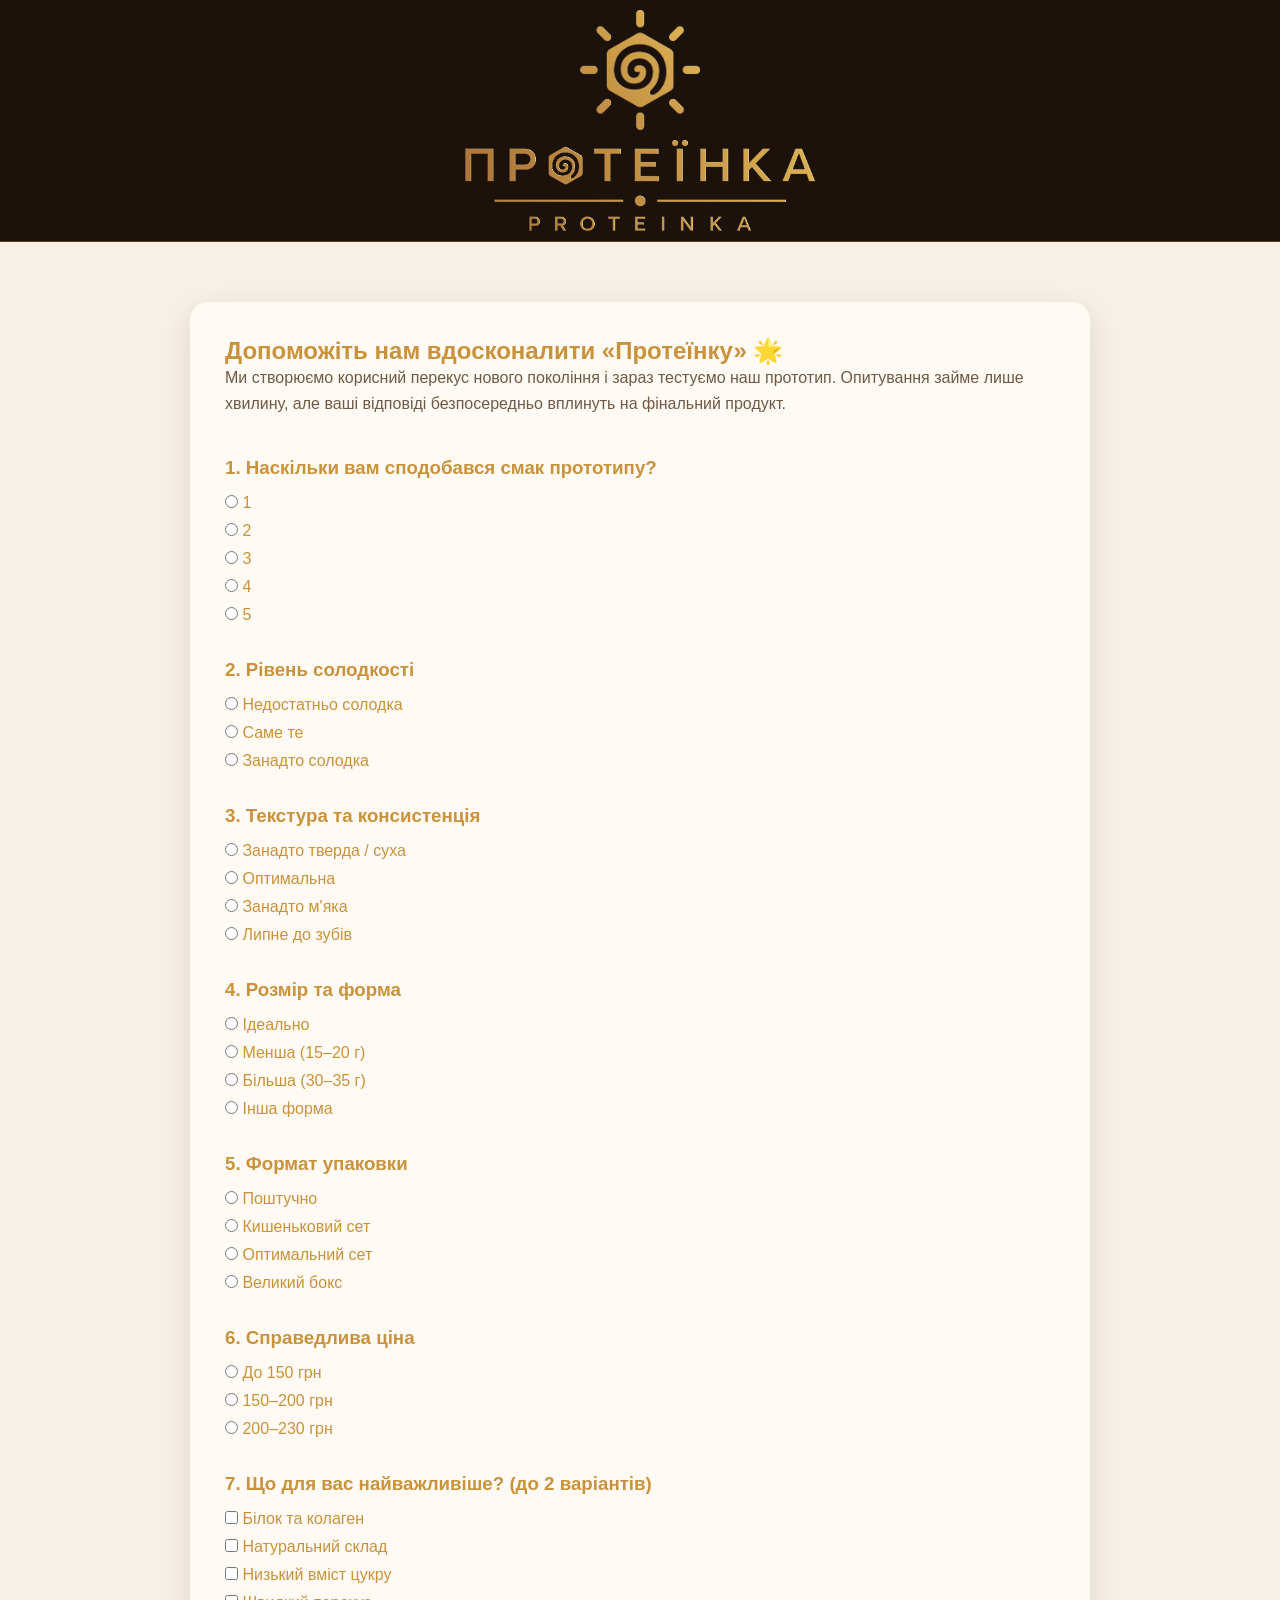
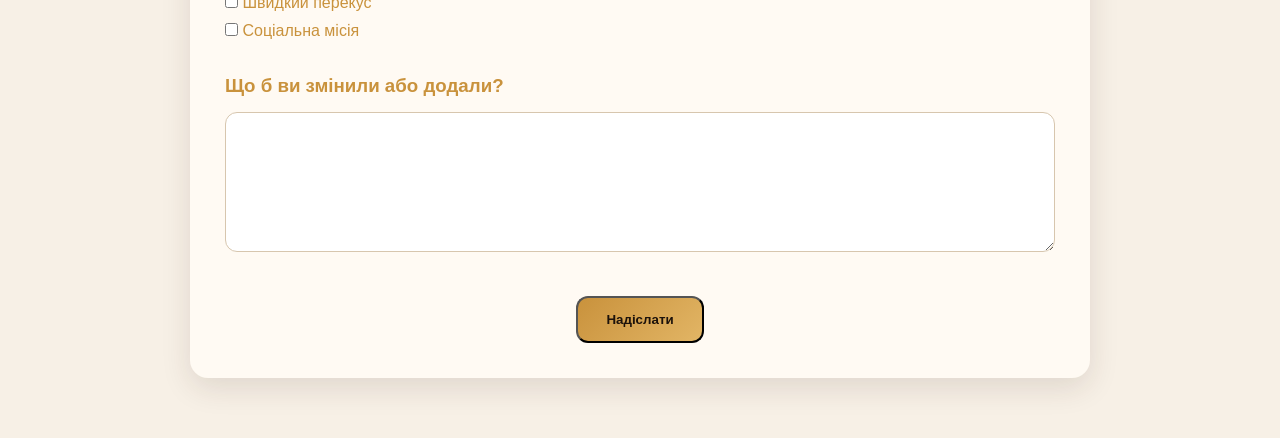
==== survey.html @ deafd8d1 "Add survey button in footer" ====
<!DOCTYPE html>
<html lang="uk">
<head>
<meta charset="UTF-8">
<meta name="viewport" content="width=device-width, initial-scale=1.0">
<title>Опитування | Протеїнка</title>

<link rel="stylesheet" href="css/style.css">

<style>
.survey-section{
    padding:60px 0;
}

.survey-form{
    max-width:900px;
    margin:auto;
    background:var(--card);
    padding:35px;
    border-radius:18px;
    box-shadow:0 10px 30px rgba(58,36,22,.12);
}

.survey-intro{
    margin-bottom:40px;
    color:var(--muted);
    line-height:1.6;
}

.question{
    margin-bottom:35px;
}

.question h3{
    margin-bottom:15px;
}

.option-group{
    display:flex;
    flex-direction:column;
    gap:10px;
}

.option-group label{
    cursor:pointer;
}

.checkbox-group{
    display:flex;
    flex-direction:column;
    gap:10px;
}

textarea{
    width:100%;
    min-height:140px;
    padding:15px;
    border:1px solid #d7c6ae;
    border-radius:12px;
    resize:vertical;
}

.submit-wrap{
    text-align:center;
    margin-top:40px;
}

.success-message{
    display:none;
    text-align:center;
    margin-top:20px;
    color:green;
    font-weight:bold;
}
</style>

</head>
<body>

<header class="header">
    <div class="container">
        <div class="header-inner">

            <a href="index.html" class="logo">
                <div class="logo-wrap">
                    <img src="images/logo_sun.svg" class="logo-sun" alt="">
                    <img src="images/logo_text.svg" class="logo-text" alt="">
                </div>
            </a>

        </div>
    </div>
</header>

<section class="survey-section">
<div class="container">

<form id="surveyForm" class="survey-form">

<h2>Допоможіть нам вдосконалити «Протеїнку» 🌟</h2>

<p class="survey-intro">
Ми створюємо корисний перекус нового покоління і зараз тестуємо наш прототип.
Опитування займе лише хвилину, але ваші відповіді безпосередньо вплинуть на фінальний продукт.
</p>

<div class="question">
<h3>1. Наскільки вам сподобався смак прототипу?</h3>

<div class="option-group">

<label><input type="radio" name="taste" value="1" required> 1</label>
<label><input type="radio" name="taste" value="2"> 2</label>
<label><input type="radio" name="taste" value="3"> 3</label>
<label><input type="radio" name="taste" value="4"> 4</label>
<label><input type="radio" name="taste" value="5"> 5</label>

</div>
</div>

<div class="question">
<h3>2. Рівень солодкості</h3>

<div class="option-group">

<label><input type="radio" name="sweetness" value="Недостатньо солодка" required> Недостатньо солодка</label>

<label><input type="radio" name="sweetness" value="Саме те"> Саме те</label>

<label><input type="radio" name="sweetness" value="Занадто солодка"> Занадто солодка</label>

</div>
</div>

<div class="question">
<h3>3. Текстура та консистенція</h3>

<div class="option-group">

<label><input type="radio" name="texture" value="Занадто тверда" required> Занадто тверда / суха</label>

<label><input type="radio" name="texture" value="Оптимальна"> Оптимальна</label>

<label><input type="radio" name="texture" value="Занадто м'яка"> Занадто м'яка</label>

<label><input type="radio" name="texture" value="Липне до зубів"> Липне до зубів</label>

</div>
</div>

<div class="question">
<h3>4. Розмір та форма</h3>

<div class="option-group">

<label><input type="radio" name="size" value="Ідеально" required> Ідеально</label>

<label><input type="radio" name="size" value="Менша"> Менша (15–20 г)</label>

<label><input type="radio" name="size" value="Більша"> Більша (30–35 г)</label>

<label><input type="radio" name="size" value="Інша форма"> Інша форма</label>

</div>
</div>

<div class="question">
<h3>5. Формат упаковки</h3>

<div class="option-group">

<label><input type="radio" name="packaging" value="1 шт" required> Поштучно</label>

<label><input type="radio" name="packaging" value="3 шт"> Кишеньковий сет</label>

<label><input type="radio" name="packaging" value="6 шт"> Оптимальний сет</label>

<label><input type="radio" name="packaging" value="9+ шт"> Великий бокс</label>

</div>
</div>

<div class="question">
<h3>6. Справедлива ціна</h3>

<div class="option-group">

<label><input type="radio" name="price" value="До 150" required> До 150 грн</label>

<label><input type="radio" name="price" value="150-200"> 150–200 грн</label>

<label><input type="radio" name="price" value="200-230"> 200–230 грн</label>

</div>
</div>

<div class="question">
<h3>7. Що для вас найважливіше? (до 2 варіантів)</h3>

<div class="checkbox-group">

<label><input type="checkbox" name="value" value="Білок та колаген"> Білок та колаген</label>

<label><input type="checkbox" name="value" value="Натуральний склад"> Натуральний склад</label>

<label><input type="checkbox" name="value" value="Низький вміст цукру"> Низький вміст цукру</label>

<label><input type="checkbox" name="value" value="Швидкий перекус"> Швидкий перекус</label>

<label><input type="checkbox" name="value" value="Соціальна місія"> Соціальна місія</label>

</div>
</div>

<div class="question">
<h3>Що б ви змінили або додали?</h3>

<textarea name="comment"></textarea>
</div>

<div class="submit-wrap">
<button type="submit" class="btn">Надіслати</button>
</div>

<div id="successMessage" class="success-message">
Дякуємо за вашу відповідь ❤️
</div>

</form>

</div>
</section>

<script src="js/survey.js"></script>

</body>
</html>
---- css/style.css ----
*{
    margin:0;
    padding:0;
    box-sizing:border-box;
}

:root{
    --dark:#1c120b;
    --brown:#3a2416;
    --brown-light:#5a3923;
    --gold:#c9923c;
    --gold-light:#e2b565;
    --cream:#f7f0e6;
    --cream-dark:#efe3d2;
    --card:#fffaf3;
    --text:#c9923c;
    --muted:#6f5a45;
}

html{
    scroll-behavior:smooth;
}

body{
    font-family:Arial,sans-serif;
    color:var(--text);
    background:var(--cream);
}

.container{
    width:90%;
    max-width:1200px;
    margin:auto;
}

.header{
    position:sticky;
    top:0;
    z-index:1000;
    background:var(--dark);
    padding:10px 0;
    border-bottom:1px solid rgba(201,146,60,0.35);
}

.header-inner{
    display:flex;
    flex-direction:column;
    align-items:center;
    gap:15px;
}

.logo{
    display:block;
    text-decoration:none;
}

.logo-wrap{
    display:flex;
    flex-direction:column;
    align-items:center;
    gap:10px;
}

.logo-sun{
    width:120px;
    height:auto;
    display:block;
    animation:sun-spin 60s linear infinite;
}

.logo-text{
    width:350px;
    height:auto;
    display:block;
}

@keyframes sun-spin{
    from{transform:rotate(0deg);}
    to{transform:rotate(360deg);}
}

.btn{
    display:inline-block;
    background:linear-gradient(135deg,var(--gold),var(--gold-light));
    color:var(--dark);
    text-decoration:none;
    padding:14px 28px;
    border-radius:12px;
    font-weight:700;
    transition:0.3s;
}

.btn:hover{
    transform:translateY(-2px);
    box-shadow:0 8px 22px rgba(201,146,60,0.28);
}

.hero{
    padding:70px 0 80px;
    background:
        radial-gradient(circle at 80% 20%, rgba(226,181,101,0.18), transparent 30%),
        linear-gradient(135deg,var(--dark),var(--brown));
    color:white;
}

.hero-content{
    display:flex;
    gap:60px;
    align-items:center;
}

.hero-text{
    flex:1;
    color:#f7c069;
}

.hero-text h1{
    font-size:52px;
    line-height:1.1;
    margin-bottom:20px;
}

.hero-text p{
    font-size:20px;
    margin-bottom:30px;
    color:#c9923c;
}

.hero-image{
    flex:1;
}

.image-box{
    position:relative;
    overflow:hidden;
    background:#eadcc8;
    border-radius:16px;
    display:flex;
    align-items:center;
    justify-content:center;
    color:var(--muted);
}

.image-box img{
    width:100%;
    height:100%;
    display:block;
    object-fit:cover;
}

.image-box img[src] + span{
    display:none;
}

.image-box img:not([src]) + span{
    display:block;
}

.image-box-main{
    aspect-ratio:3/2;
    background:rgba(255,255,255,0.06);
    border:1px solid rgba(226,181,101,1);
    color:var(--gold-light);
}

.benefits,
.audience,
.flavors,
.usage,
.about,
.packs,
.delivery,
.faq,
.order{
    padding:55px 0;
}

.benefits,
.audience,
.flavors,
.usage,
.delivery,
.faq,
.order{
    background:var(--cream);
}

.about,
.packs{
    background:var(--cream-dark);
}

.benefits h2,
.audience h2,
.flavors h2,
.usage h2,
.packs h2,
.delivery h2,
.faq h2,
.order h2{
    text-align:center;
    font-size:42px;
    margin-bottom:55px;
    color:var(--text);
}

.benefits-grid,
.audience-grid,
.usage-grid{
    display:grid;
    grid-template-columns:repeat(4,1fr);
    gap:25px;
}

.flavors-grid,
.packs-grid,
.delivery-grid{
    display:grid;
    grid-template-columns:repeat(3,1fr);
    gap:25px;
}

.benefit-card,
.audience-card,
.flavor-card,
.usage-card,
.pack-card,
.delivery-card{
    background:var(--card);
    border-radius:18px;
    text-align:center;
    box-shadow:0 10px 30px rgba(58,36,22,0.12);
    transition:0.3s;
}

.benefit-card:hover,
.audience-card:hover,
.flavor-card:hover,
.usage-card:hover,
.pack-card:hover,
.delivery-card:hover{
    transform:translateY(-5px);
    box-shadow:0 16px 36px rgba(58,36,22,0.16);
}

.benefit-card,
.audience-card,
.flavor-card,
.usage-card,
.delivery-card{
    padding:30px;
}

.icon{
    font-size:48px;
    margin-bottom:20px;
}

.benefit-card h3,
.audience-card h3{
    margin-bottom:15px;
}

.benefit-card p,
.audience-card p,
.delivery-card p{
    color:var(--muted);
    line-height:1.5;
}

.benefit-card img,
.audience-card img,
.usage-card img{
    width:70%;
    max-width:120px;
    height:auto;
    display:block;
    margin:0 auto 20px;
}

.flavor-image{
    height:220px;
    margin-bottom:20px;
}

.flavor-card h3{
    font-size:22px;
}

.usage-number{
    width:60px;
    height:60px;
    margin:0 auto 20px;
    border-radius:50%;
    background:linear-gradient(135deg,var(--gold),var(--gold-light));
    display:flex;
    align-items:center;
    justify-content:center;
    font-size:24px;
    font-weight:bold;
    color:var(--dark);
}

.about-content{
    display:grid;
    grid-template-columns:2fr 1fr;
    gap:25px;
    align-items:stretch;
}

.about-text,
.about-card{
    background:var(--card);
    border-radius:18px;
    padding:35px;
    box-shadow:0 10px 30px rgba(58,36,22,0.12);
}

.about-text h2{
    font-size:42px;
    margin-bottom:25px;
}

.about-text p,
.about-card p{
    color:var(--muted);
    line-height:1.6;
    font-size:18px;
}

.about-text p + p{
    margin-top:18px;
}

.about-card{
    display:flex;
    flex-direction:column;
    justify-content:center;
}

.about-card h3{
    font-size:26px;
    margin-bottom:18px;
}

.pack-card{
    min-height:280px;
    padding:30px;
    display:flex;
    flex-direction:column;
    justify-content:center;
    align-items:center;
}

.pack-card h3{
    font-size:26px;
    margin-bottom:20px;
}

.count{
    font-size:22px;
    margin-bottom:15px;
    color:var(--muted);
}

.price{
    font-size:42px;
    font-weight:bold;
    margin-bottom:25px;
}

.popular{
    border:2px solid var(--gold);
}

.badge{
    background:linear-gradient(135deg,var(--gold),var(--gold-light));
    color:var(--dark);
    padding:6px 12px;
    border-radius:20px;
    font-size:14px;
    font-weight:700;
    margin-bottom:15px;
}

.delivery-card h3{
    font-size:22px;
    margin-bottom:15px;
}

.faq-list{
    max-width:800px;
    margin:auto;
}

.faq-item{
    background:var(--card);
    border-radius:18px;
    margin-bottom:15px;
    box-shadow:0 10px 30px rgba(58,36,22,0.10);
    overflow:hidden;
}

.faq-item summary{
    padding:22px 26px;
    cursor:pointer;
    font-weight:700;
    font-size:18px;
}

.faq-item p{
    padding:0 26px 22px;
    color:var(--muted);
    line-height:1.6;
}

.faq-item[open] summary{
    color:var(--gold);
}

.order h2{
    margin-bottom:20px;
}

.order-text{
    max-width:600px;
    margin:0 auto 40px;
    text-align:center;
    font-size:20px;
    color:var(--muted);
    line-height:1.5;
}

.order-form{
    max-width:500px;
    margin:auto;
    display:flex;
    flex-direction:column;
    gap:15px;
}

.order-form > input,
.order-form > select{
    width:100%;
    padding:16px;
    border:1px solid #d7c6ae;
    border-radius:12px;
    background:var(--card);
    font-size:16px;
    color:var(--text);
}

.order-form > input:focus,
.order-form > select:focus{
    outline:none;
    border-color:var(--gold);
    box-shadow:0 0 0 3px rgba(201,146,60,0.18);
}

.order-form button{
    border:none;
    cursor:pointer;
}

.footer{
    background:var(--dark);
    color:white;
    padding:45px 0;
    text-align:center;
}

.footer-logo{
    font-size:28px;
    font-weight:bold;
    margin-bottom:15px;
    color:var(--gold-light);
}

.footer-text{
    color:#d8c2a0;
    margin-bottom:10px;
}

.footer-contacts{
    color:#bda47e;
}

.order-constructor{
    background:var(--card);
    border-radius:18px;
    padding:25px;
    box-shadow:0 10px 30px rgba(58,36,22,0.12);
}

.order-constructor h3{
    margin-bottom:20px;
    text-align:center;
}

.constructor-table{
    display:flex;
    flex-direction:column;
    gap:10px;
    margin-bottom:25px;
}

.constructor-row{
    display:grid;
    grid-template-columns:1.2fr 1fr 1fr 1fr;
    gap:10px;
    align-items:center;
}

.constructor-head{
    font-weight:700;
    color:var(--text);
}

.constructor-row input{
    width:100%;
    padding:12px;
    border:1px solid #d7c6ae;
    border-radius:10px;
    background:white;
    text-align:center;
    font-size:16px;
}

.order-summary{
    border-top:1px solid #d7c6ae;
    padding-top:20px;
}

.summary-list{
    color:var(--muted);
    line-height:1.6;
    margin-bottom:15px;
}

.summary-total{
    font-size:22px;
    font-weight:700;
    color:var(--text);
    text-align:center;
}

.footer-survey{
    margin-top:20px;
}

.footer-survey a{
    color:var(--gold);
    font-weight:700;
    text-decoration:none;
    transition:.3s;
}

.footer-survey a:hover{
    opacity:.8;
}

.footer-survey .btn{
    color:var(--dark);
}

@media(max-width:768px){

    .header-inner{
        flex-direction:column;
        gap:16px;
    }

    .header .btn{
        width:100%;
        text-align:center;
    }

    .logo{
        width:100%;
    }

    .logo-wrap{
        width:100%;
    }

    .logo-sun{
        width:80px;
        height:auto;
    }

    .logo-text{
        width:100%;
        max-width:500px;
        height:auto;
    }

    .hero{
        padding:45px 0;
    }

    .hero-content{
        flex-direction:column;
        gap:35px;
    }

    .hero-image{
        order:1;
        width:100%;
    }

    .hero-text{
        order:2;
        width:100%;
    }
    .hero-text h1{
        font-size:36px;
    }

    .hero-text p{
        font-size:18px;
    }

    .image-box-main{
        aspect-ratio:3/2;
        height:auto;
    }

    .benefits h2,
    .audience h2,
    .flavors h2,
    .usage h2,
    .packs h2,
    .delivery h2,
    .faq h2,
    .order h2{
        font-size:34px;
        margin-bottom:40px;
    }

    .benefits-grid,
    .audience-grid,
    .flavors-grid,
    .usage-grid,
    .packs-grid,
    .delivery-grid{
        grid-template-columns:1fr;
    }

    .benefit-card img,
    .audience-card img,
    .usage-card img{
        width:30%;
        max-width:100px;
        height:auto;
    }

    .about-content{
        grid-template-columns:1fr;
    }

    .about-text h2{
        font-size:34px;
    }

    .order-constructor{
        padding:18px;
    }

    .constructor-table{
        gap:8px;
    }

    .constructor-row{
        grid-template-columns:1.15fr 0.85fr 0.85fr 0.85fr;
        gap:6px;
        align-items:center;
    }

    .constructor-head{
        display:grid;
        font-size:14px;
    }

    .constructor-row > div{
        font-size:14px;
        font-weight:700;
    }

    .constructor-row input{
        padding:10px 6px;
        font-size:15px;
        border-radius:10px;
        text-align:center;
    }

}
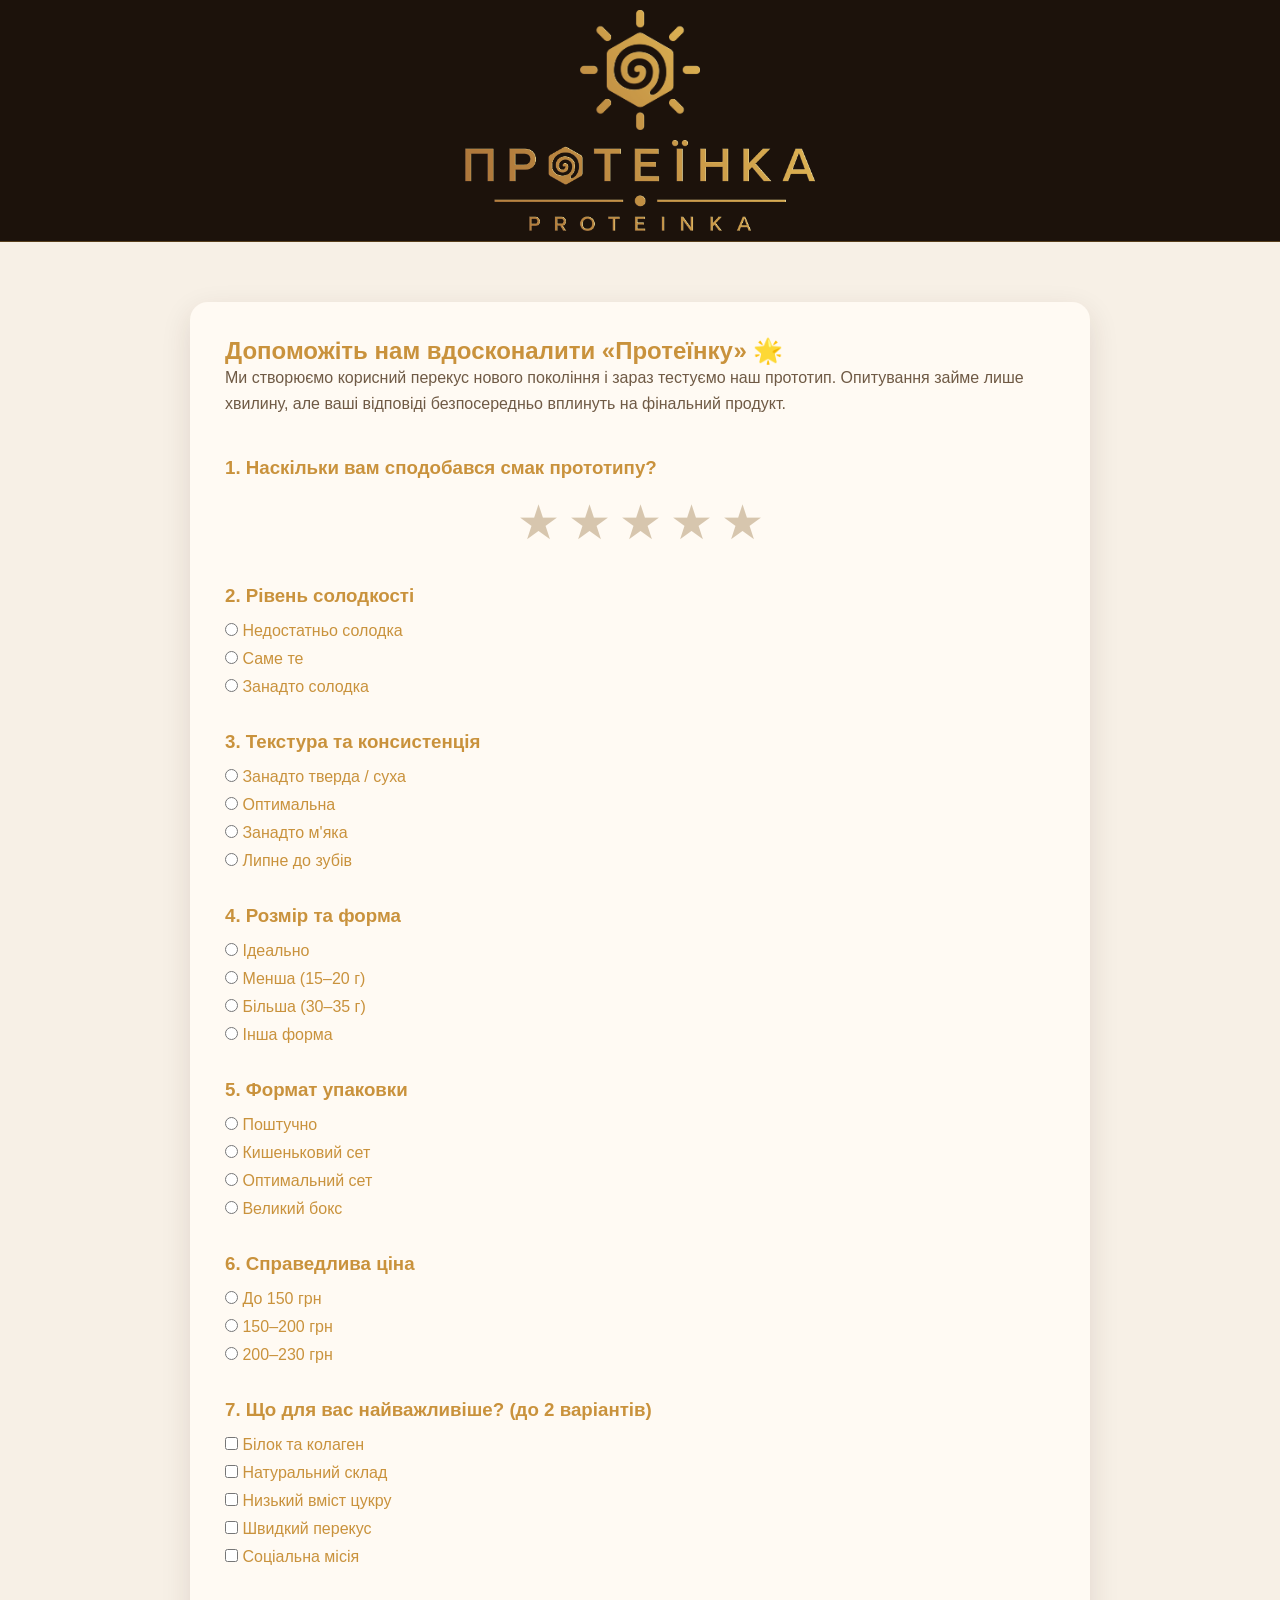
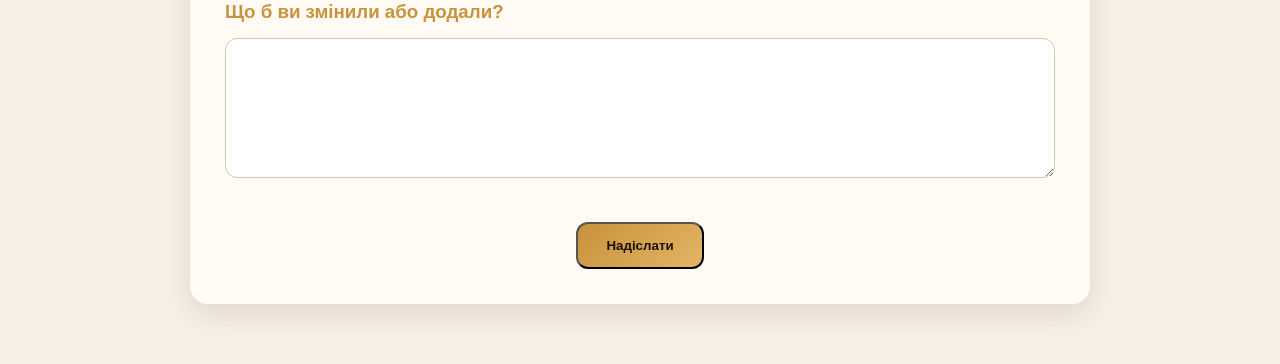
==== commit d3691ece: "Add survey button in footer" ====
--- a/survey.html
+++ b/survey.html
@@ -107,13 +107,22 @@
 <div class="question">
 <h3>1. Наскільки вам сподобався смак прототипу?</h3>
 
-<div class="option-group">
-
-<label><input type="radio" name="taste" value="1" required> 1</label>
-<label><input type="radio" name="taste" value="2"> 2</label>
-<label><input type="radio" name="taste" value="3"> 3</label>
-<label><input type="radio" name="taste" value="4"> 4</label>
-<label><input type="radio" name="taste" value="5"> 5</label>
+<div class="rating">
+
+    <input type="radio" id="star5" name="taste" value="5" required>
+    <label for="star5">★</label>
+
+    <input type="radio" id="star4" name="taste" value="4">
+    <label for="star4">★</label>
+
+    <input type="radio" id="star3" name="taste" value="3">
+    <label for="star3">★</label>
+
+    <input type="radio" id="star2" name="taste" value="2">
+    <label for="star2">★</label>
+
+    <input type="radio" id="star1" name="taste" value="1">
+    <label for="star1">★</label>
 
 </div>
 </div>
@@ -222,11 +231,23 @@
 <button type="submit" class="btn">Надіслати</button>
 </div>
 
+</form>
+
 <div id="successMessage" class="success-message">
-Дякуємо за вашу відповідь ❤️
-</div>
-
-</form>
+
+    <h3>Дякуємо за вашу відповідь ❤️</h3>
+
+    <p style="margin:15px 0;">
+        Ваша думка допоможе нам зробити «Протеїнку» ще кращою.
+    </p>
+
+    <a href="index.html#order" class="btn">
+        Перейти до замовлення
+    </a>
+
+</div>
+
+
 
 </div>
 </section>
--- a/css/style.css
+++ b/css/style.css
@@ -563,6 +563,33 @@
     color:var(--dark);
 }
 
+.rating{
+    display:flex;
+    flex-direction:row-reverse;
+    justify-content:center;
+    gap:8px;
+}
+
+.rating input{
+    display:none;
+}
+
+.rating label{
+    font-size:48px;
+    color:#d7c6ae;
+    cursor:pointer;
+    transition:.2s;
+}
+
+.rating label:hover,
+.rating label:hover ~ label{
+    color:var(--gold);
+}
+
+.rating input:checked ~ label{
+    color:var(--gold);
+}
+
 @media(max-width:768px){
 
     .header-inner{
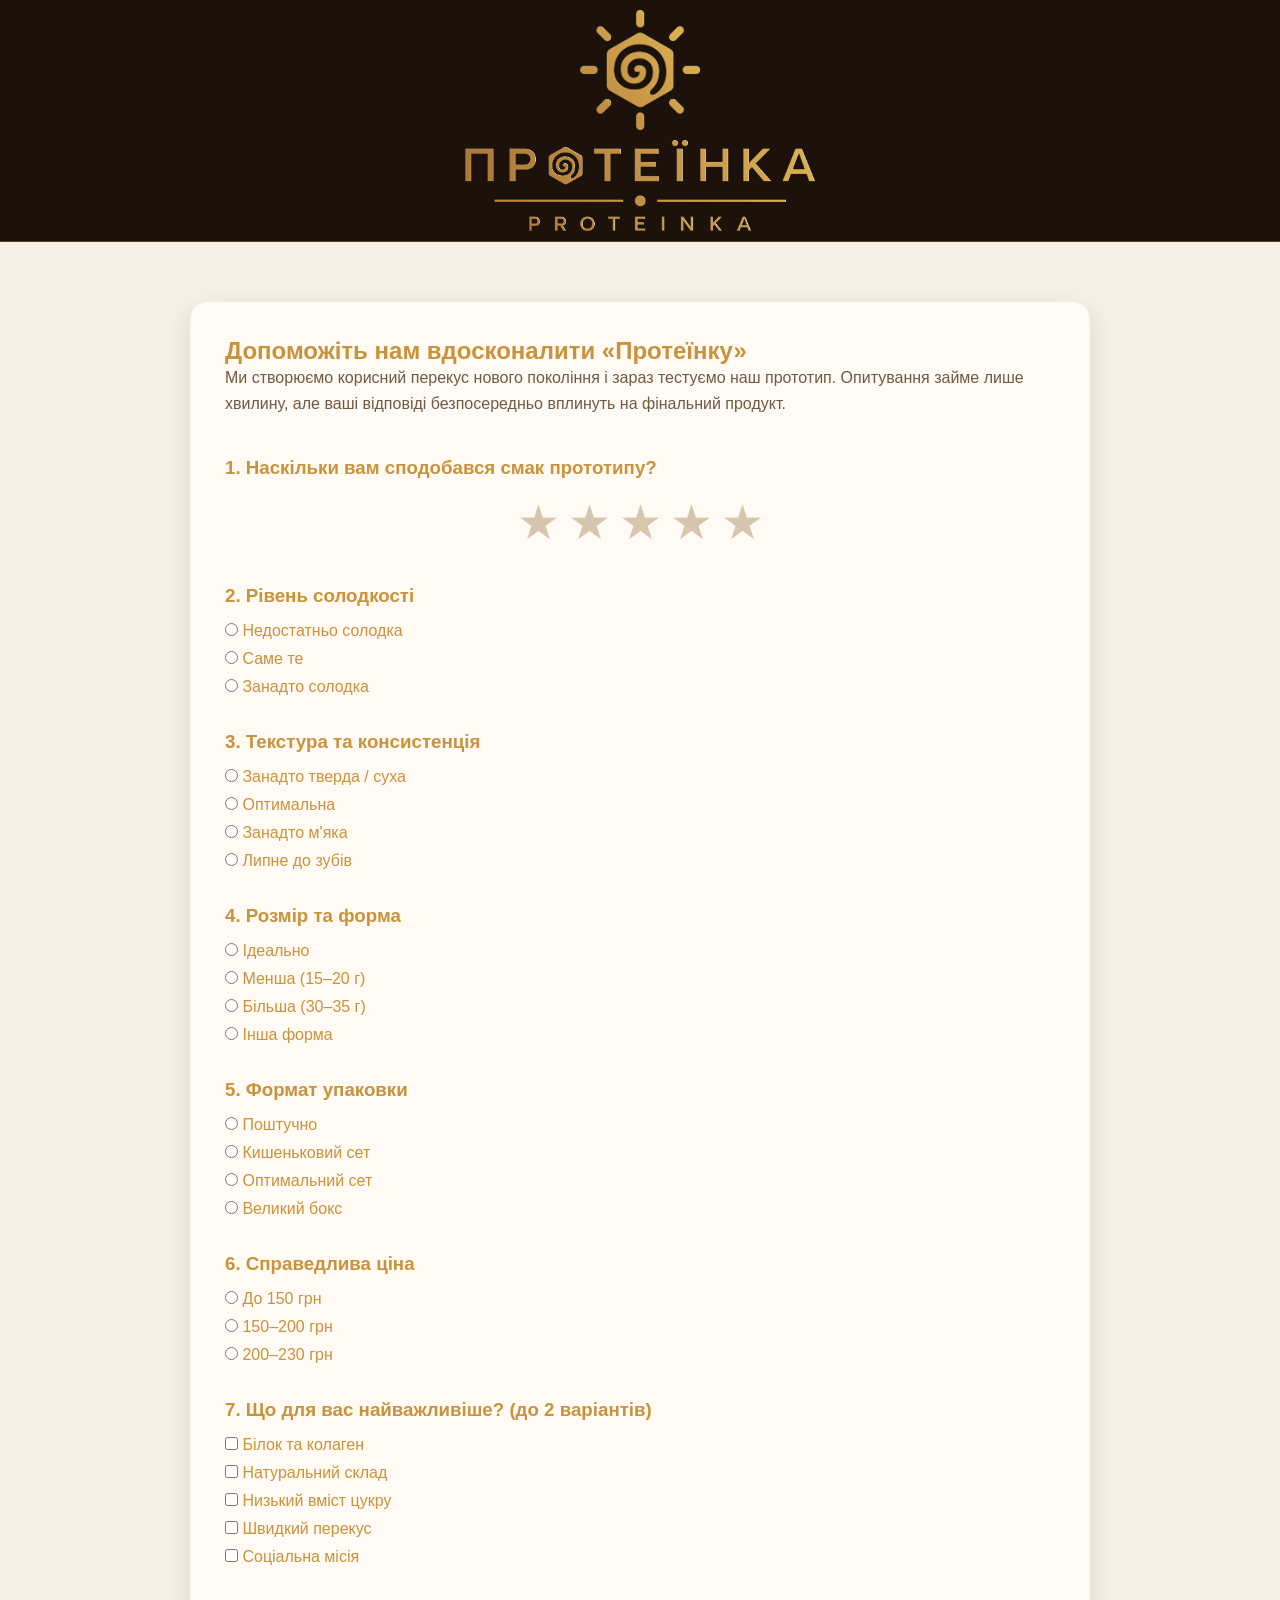
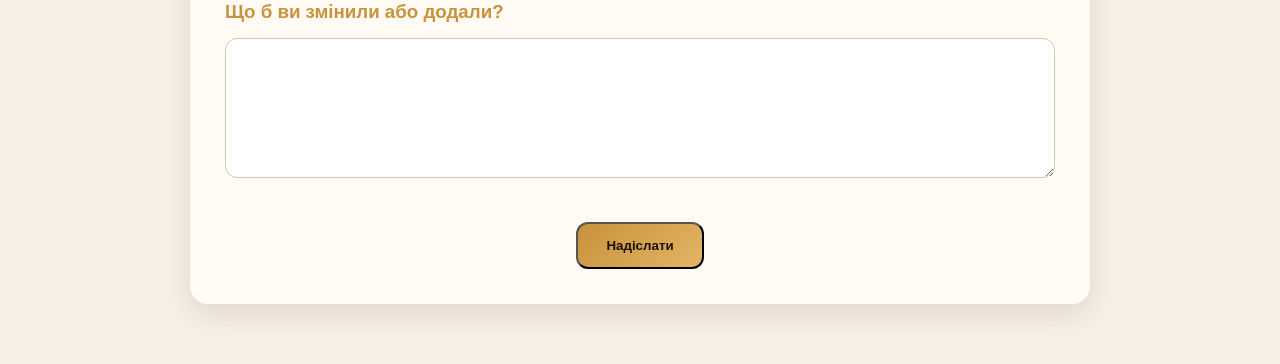
==== commit 1a54f781: "Updated prices logic" ====
--- a/survey.html
+++ b/survey.html
@@ -97,7 +97,7 @@
 
 <form id="surveyForm" class="survey-form">
 
-<h2>Допоможіть нам вдосконалити «Протеїнку» 🌟</h2>
+<h2>Допоможіть нам вдосконалити «Протеїнку»</h2>
 
 <p class="survey-intro">
 Ми створюємо корисний перекус нового покоління і зараз тестуємо наш прототип.
--- a/css/style.css
+++ b/css/style.css
@@ -590,6 +590,12 @@
     color:var(--gold);
 }
 
+.hero-buttons{
+    display:flex;
+    gap:15px;
+    flex-wrap:wrap;
+}
+
 @media(max-width:768px){
 
     .header-inner{
@@ -720,4 +726,14 @@
         text-align:center;
     }
 
+    .hero-buttons{
+        flex-direction:column;
+        width:100%;
+    }
+
+    .hero-buttons .btn{
+        width:100%;
+        text-align:center;
+    }
+
 }
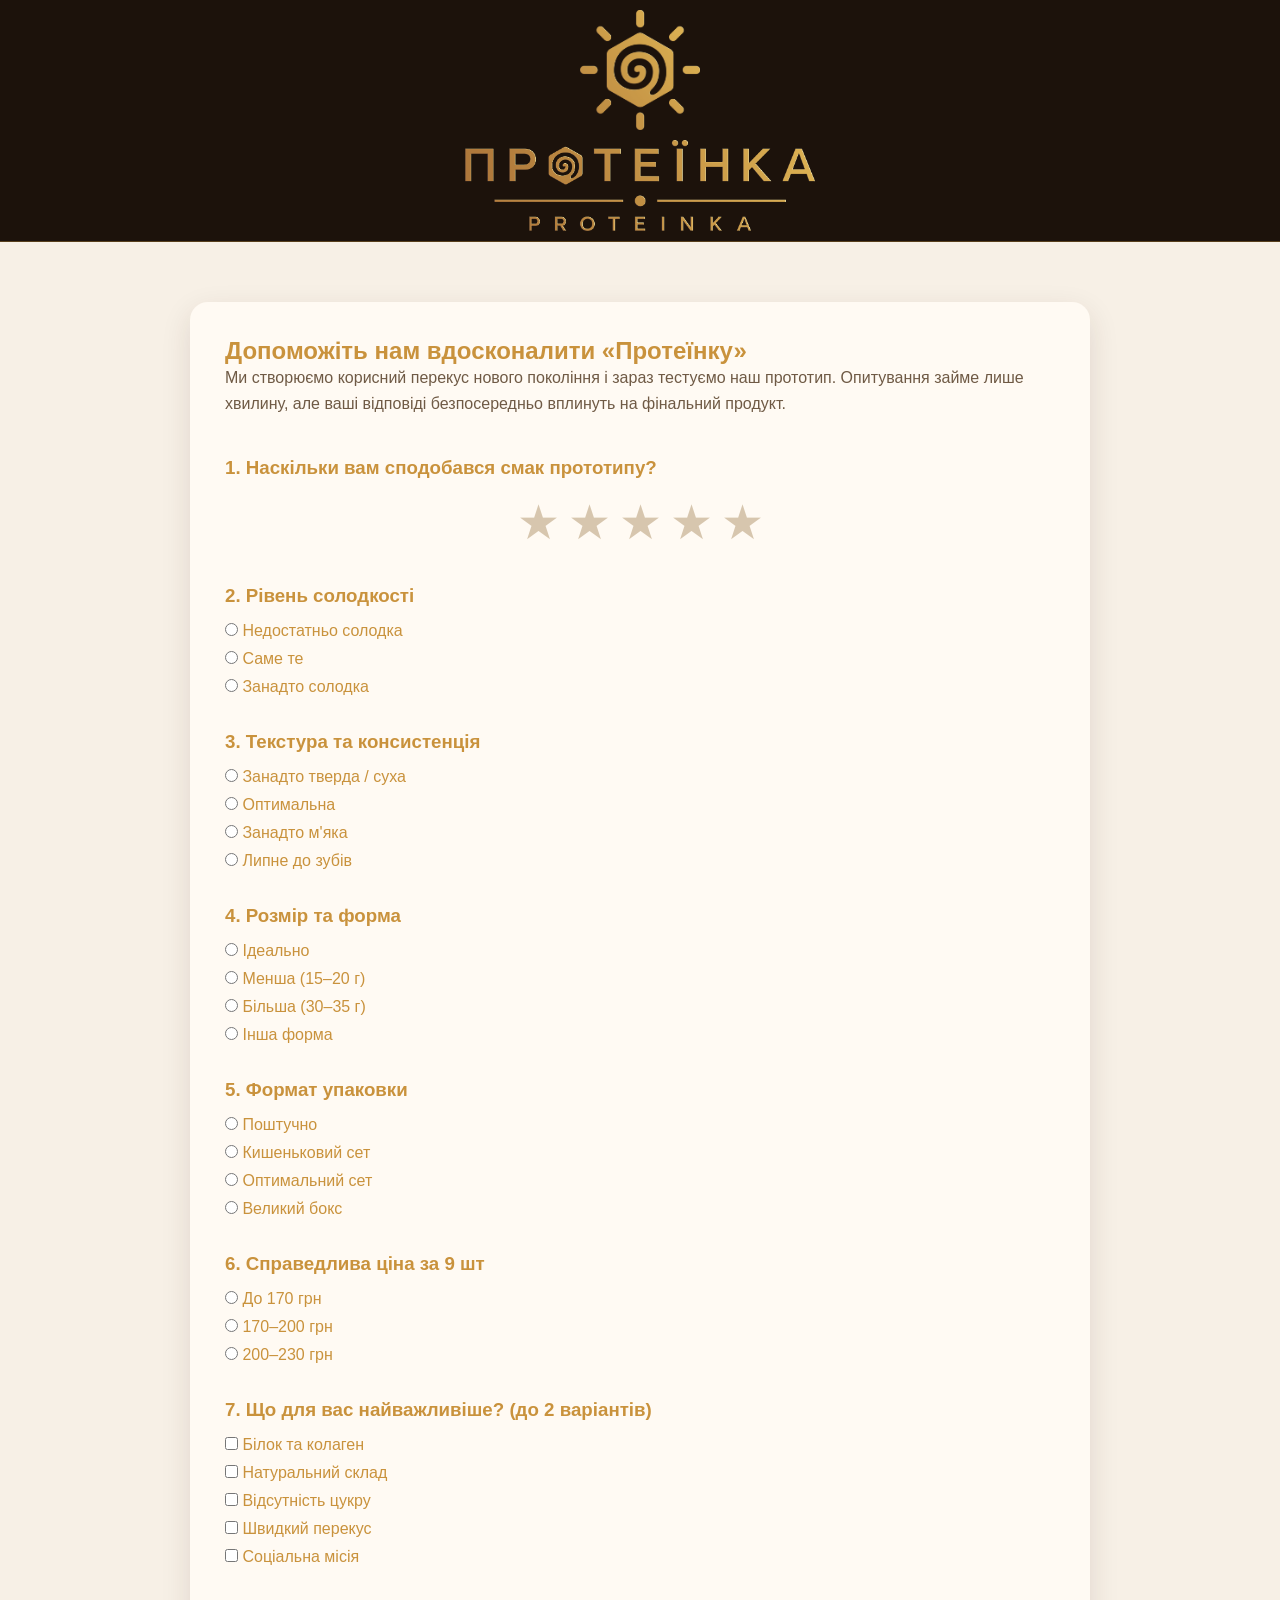
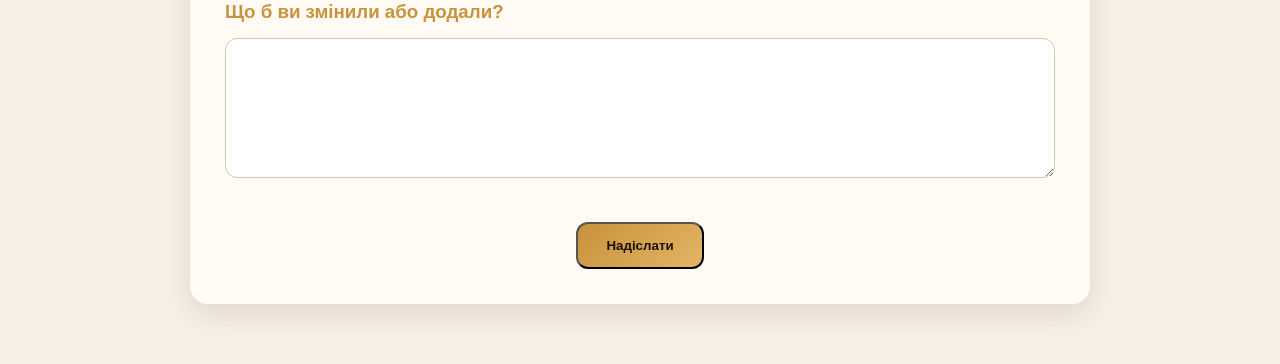
==== commit 2880e936: "Added Instagram improvements" ====
--- a/survey.html
+++ b/survey.html
@@ -190,13 +190,13 @@
 </div>
 
 <div class="question">
-<h3>6. Справедлива ціна</h3>
-
-<div class="option-group">
-
-<label><input type="radio" name="price" value="До 150" required> До 150 грн</label>
-
-<label><input type="radio" name="price" value="150-200"> 150–200 грн</label>
+<h3>6. Справедлива ціна за 9 шт</h3>
+
+<div class="option-group">
+
+<label><input type="radio" name="price" value="До 150" required> До 170 грн</label>
+
+<label><input type="radio" name="price" value="150-200"> 170–200 грн</label>
 
 <label><input type="radio" name="price" value="200-230"> 200–230 грн</label>
 
@@ -212,7 +212,7 @@
 
 <label><input type="checkbox" name="value" value="Натуральний склад"> Натуральний склад</label>
 
-<label><input type="checkbox" name="value" value="Низький вміст цукру"> Низький вміст цукру</label>
+<label><input type="checkbox" name="value" value="Низький вміст цукру"> Відсутність цукру</label>
 
 <label><input type="checkbox" name="value" value="Швидкий перекус"> Швидкий перекус</label>
 
--- a/css/style.css
+++ b/css/style.css
@@ -596,6 +596,28 @@
     flex-wrap:wrap;
 }
 
+.order-form input:focus {
+    outline: none;
+    border-color: var(--gold);
+    box-shadow: 0 0 0 3px rgba(201, 146, 60, 0.18);
+}
+
+.order-constructor {
+    scroll-margin-top: 220px;
+}
+
+.order-form > input {
+    scroll-margin-top: 220px;
+}
+
+.header {
+    transition: transform 0.35s ease;
+}
+
+.header.header-hidden {
+    transform: translateY(-100%);
+}
+
 @media(max-width:768px){
 
     .header-inner{
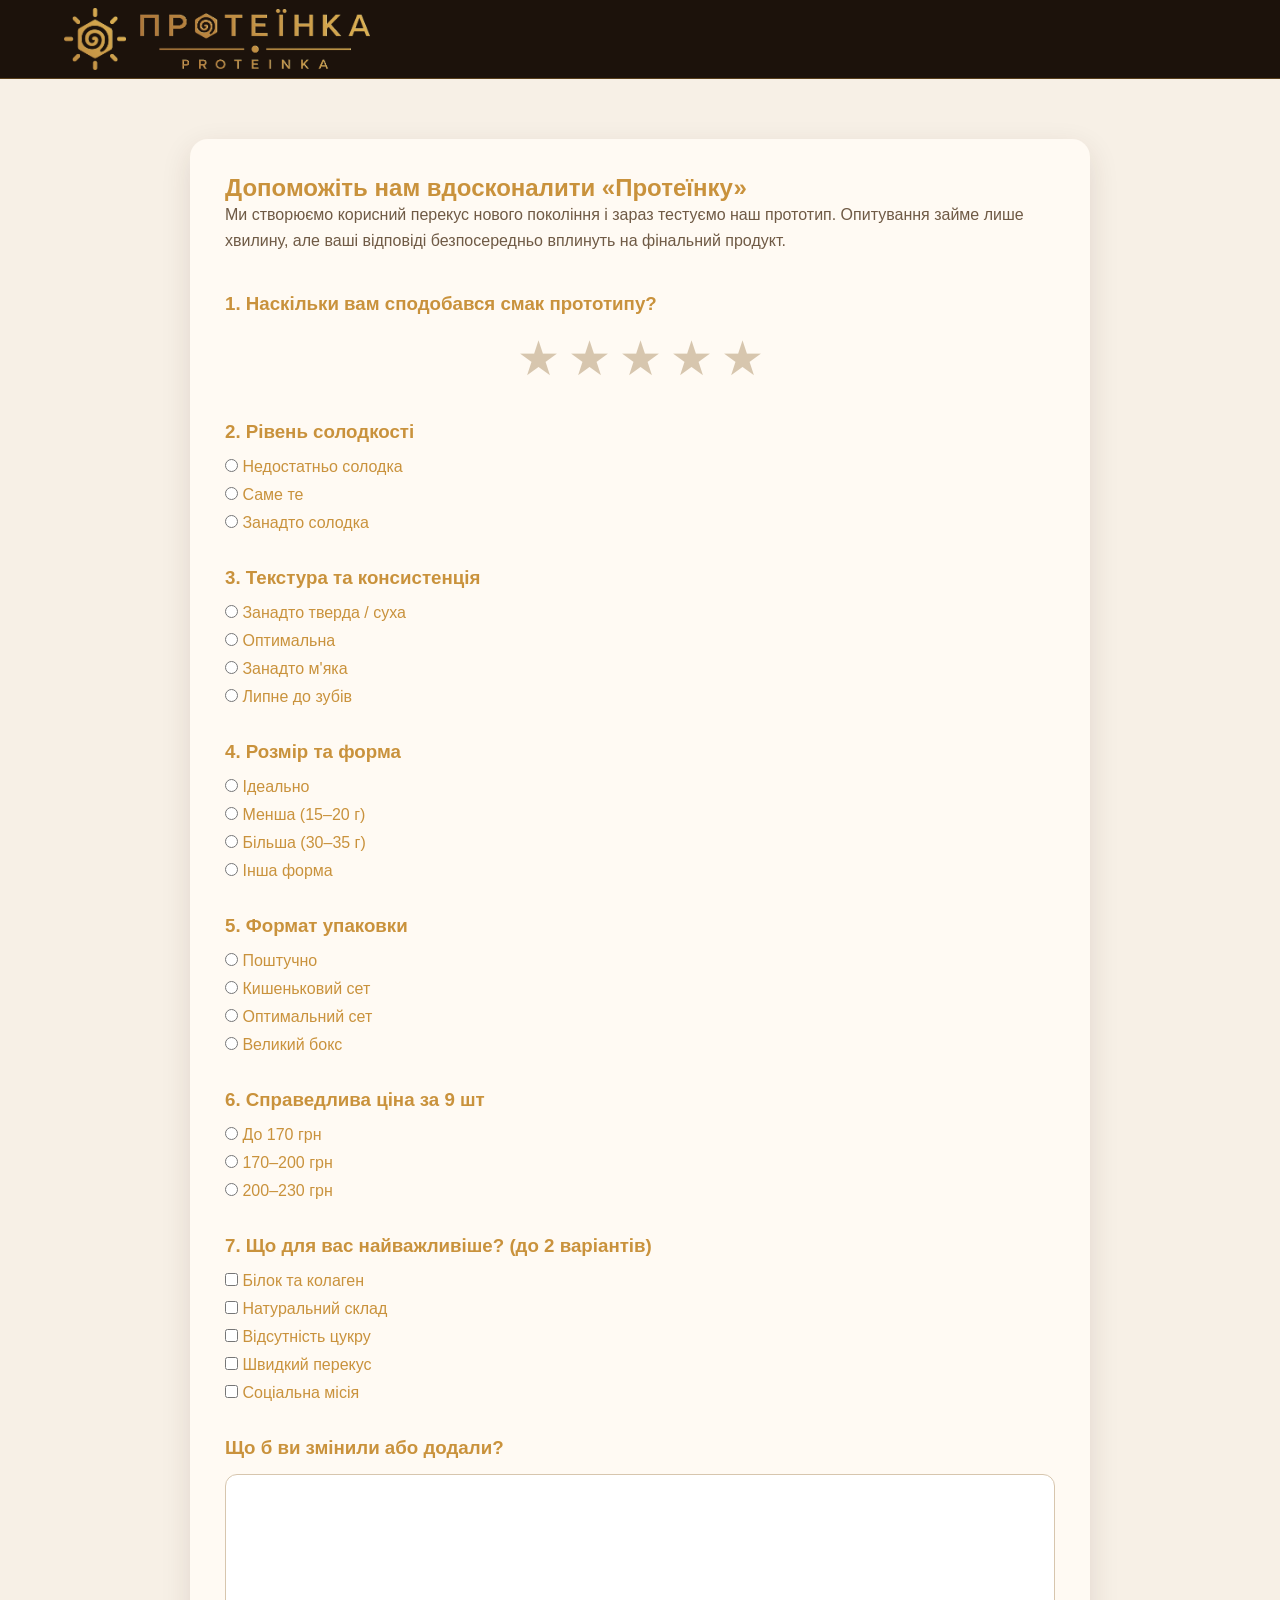
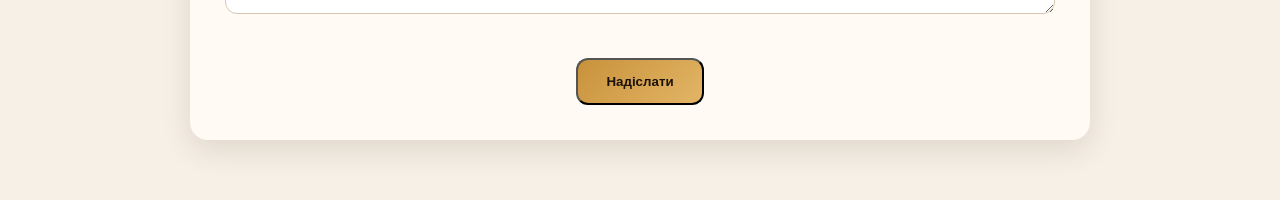
==== commit bdcc7bfa: "Add interactive candy cart" ====
--- a/survey.html
+++ b/survey.html
@@ -241,7 +241,7 @@
         Ваша думка допоможе нам зробити «Протеїнку» ще кращою.
     </p>
 
-    <a href="index.html#order" class="btn">
+    <a href="index.html#flavors" class="btn">
         Перейти до замовлення
     </a>
 
@@ -255,4 +255,4 @@
 <script src="js/survey.js"></script>
 
 </body>
-</html>+</html>
--- a/css/style.css
+++ b/css/style.css
@@ -2,6 +2,10 @@
     margin:0;
     padding:0;
     box-sizing:border-box;
+}
+
+[hidden]{
+    display:none !important;
 }
 
 :root{
@@ -38,15 +42,16 @@
     top:0;
     z-index:1000;
     background:var(--dark);
-    padding:10px 0;
+    padding:8px 0;
     border-bottom:1px solid rgba(201,146,60,0.35);
 }
 
 .header-inner{
     display:flex;
-    flex-direction:column;
-    align-items:center;
-    gap:15px;
+    flex-direction:row;
+    align-items:center;
+    justify-content:space-between;
+    gap:24px;
 }
 
 .logo{
@@ -56,20 +61,20 @@
 
 .logo-wrap{
     display:flex;
-    flex-direction:column;
-    align-items:center;
-    gap:10px;
+    flex-direction:row;
+    align-items:center;
+    gap:14px;
 }
 
 .logo-sun{
-    width:120px;
+    width:62px;
     height:auto;
     display:block;
     animation:sun-spin 60s linear infinite;
 }
 
 .logo-text{
-    width:350px;
+    width:230px;
     height:auto;
     display:block;
 }
@@ -173,6 +178,10 @@
 .faq,
 .order{
     padding:55px 0;
+}
+
+#flavors{
+    scroll-margin-top:79px;
 }
 
 .benefits,
@@ -287,6 +296,22 @@
     font-size:22px;
 }
 
+.flavor-card p{
+    color:var(--muted);
+    line-height:1.5;
+}
+
+.flavor-card .add-to-cart{
+    margin-top:0;
+    border:none;
+    cursor:pointer;
+}
+
+.flavor-card .add-to-cart.in-cart{
+    background:var(--dark);
+    color:var(--gold-light);
+}
+
 .usage-number{
     width:60px;
     height:60px;
@@ -344,7 +369,7 @@
 }
 
 .pack-card{
-    min-height:280px;
+    min-height:220px;
     padding:30px;
     display:flex;
     flex-direction:column;
@@ -620,33 +645,47 @@
 
 @media(max-width:768px){
 
+    #flavors{
+        scroll-margin-top:59px;
+    }
+
     .header-inner{
-        flex-direction:column;
-        gap:16px;
+        flex-direction:row;
+        gap:10px;
     }
 
     .header .btn{
-        width:100%;
+        width:auto;
         text-align:center;
     }
 
     .logo{
-        width:100%;
+        min-width:0;
     }
 
     .logo-wrap{
-        width:100%;
+        width:auto;
+        flex-direction:row;
+        gap:8px;
     }
 
     .logo-sun{
-        width:80px;
+        width:40px;
         height:auto;
     }
 
     .logo-text{
-        width:100%;
-        max-width:500px;
+        width:min(38vw, 160px);
+        max-width:none;
         height:auto;
+    }
+
+    .cart-button{
+        padding:10px 14px;
+    }
+
+    .cart-header-total{
+        display:none;
     }
 
     .hero{
@@ -758,4 +797,436 @@
         text-align:center;
     }
 
-}+}
+
+.flavor-card{
+    display:flex;
+    flex-direction:column;
+}
+
+.flavor-card p + p{
+    margin-top:12px;
+}
+
+.flavor-buy{
+    padding:12px 0 22px;
+}
+
+.flavor-price{
+    margin-bottom:12px;
+    color:var(--brown);
+    font-size:18px;
+    font-weight:700;
+}
+
+.cart-button{
+    border:none;
+    display:flex;
+    align-items:center;
+    gap:10px;
+    cursor:pointer;
+}
+
+.cart-compact{
+    display:flex;
+    align-items:center;
+    gap:8px;
+}
+
+.cart-count{
+    min-width:26px;
+    height:26px;
+    padding:0 7px;
+    border-radius:13px;
+    display:inline-flex;
+    align-items:center;
+    justify-content:center;
+    background:var(--dark);
+    color:var(--gold-light);
+}
+
+.cart-header-total{
+    font-size:14px;
+    white-space:nowrap;
+}
+
+body.cart-is-open{
+    overflow:hidden;
+}
+
+.cart-overlay{
+    position:fixed;
+    inset:0;
+    z-index:1100;
+    background:rgba(28,18,11,.58);
+    opacity:0;
+    visibility:hidden;
+    transition:opacity .3s ease, visibility .3s ease;
+}
+
+.cart-overlay.is-visible{
+    opacity:1;
+    visibility:visible;
+}
+
+.cart-toast{
+    position:fixed;
+    left:50%;
+    bottom:24px;
+    z-index:1300;
+    max-width:calc(100% - 32px);
+    padding:13px 20px;
+    border-radius:12px;
+    background:var(--dark);
+    color:var(--gold-light);
+    box-shadow:0 10px 30px rgba(28,18,11,.28);
+    font-weight:700;
+    text-align:center;
+    opacity:0;
+    transform:translate(-50%, 15px);
+    transition:opacity .25s ease, transform .25s ease;
+}
+
+.cart-toast.is-visible{
+    opacity:1;
+    transform:translate(-50%, 0);
+}
+
+.cart-drawer{
+    position:fixed;
+    top:0;
+    right:0;
+    z-index:1200;
+    width:min(460px, 100%);
+    height:100vh;
+    height:100dvh;
+    display:flex;
+    flex-direction:column;
+    background:var(--cream);
+    box-shadow:-18px 0 45px rgba(28,18,11,.22);
+    transform:translateX(105%);
+    transition:transform .32s ease;
+}
+
+.cart-drawer.is-open{
+    transform:translateX(0);
+}
+
+.cart-drawer-header{
+    display:flex;
+    align-items:center;
+    justify-content:space-between;
+    gap:20px;
+    min-height:79px;
+    padding:20px 22px;
+    border-bottom:1px solid #d7c6ae;
+    background:var(--cream);
+    color:var(--text);
+}
+
+.cart-drawer-header h2{
+    font-size:28px;
+}
+
+.cart-eyebrow{
+    margin-bottom:4px;
+    color:#d8c2a0;
+    font-size:13px;
+    letter-spacing:.08em;
+    text-transform:uppercase;
+}
+
+.cart-close{
+    width:38px;
+    height:38px;
+    flex:0 0 auto;
+    border:1px solid var(--gold);
+    border-radius:50%;
+    background:transparent;
+    color:var(--gold);
+    font-size:28px;
+    line-height:1;
+    cursor:pointer;
+}
+
+.cart-drawer-body{
+    flex:1;
+    min-height:0;
+    overflow:hidden;
+}
+
+.cart-empty{
+    height:100%;
+    padding:24px;
+    display:flex;
+    flex-direction:column;
+    align-items:center;
+    justify-content:center;
+    gap:14px;
+    color:var(--muted);
+    text-align:center;
+    line-height:1.5;
+}
+
+.cart-empty strong{
+    color:var(--brown);
+    font-size:25px;
+}
+
+.cart-empty .btn{
+    margin-top:10px;
+    border:none;
+    cursor:pointer;
+}
+
+.cart-items{
+    display:flex;
+    flex-direction:column;
+}
+
+.cart-content,
+.cart-view{
+    height:100%;
+}
+
+.cart-view{
+    display:flex;
+    flex-direction:column;
+}
+
+.cart-items-scroll{
+    flex:1;
+    min-height:0;
+    overflow-y:auto;
+    padding:8px 22px 0;
+}
+
+.cart-item{
+    display:grid;
+    grid-template-columns:58px minmax(0, 1fr) auto;
+    align-items:center;
+    gap:11px;
+    padding:12px 0;
+    border-bottom:1px solid #d7c6ae;
+}
+
+.cart-item-image{
+    width:58px;
+    height:58px;
+    border-radius:10px;
+    object-fit:cover;
+}
+
+.cart-item-details{
+    min-width:0;
+    display:flex;
+    flex-direction:column;
+    align-items:flex-start;
+    gap:4px;
+}
+
+.cart-item-name{
+    color:var(--brown);
+    font-size:16px;
+}
+
+.cart-item-price{
+    color:var(--muted);
+    font-size:14px;
+}
+
+.cart-remove{
+    border:none;
+    border-bottom:1px solid currentColor;
+    background:transparent;
+    color:var(--muted);
+    font-size:12px;
+    cursor:pointer;
+}
+
+.quantity-controls{
+    display:flex;
+    align-items:center;
+    gap:6px;
+}
+
+.quantity-button{
+    width:30px;
+    height:30px;
+    border:1px solid var(--gold);
+    border-radius:50%;
+    background:white;
+    color:var(--brown);
+    font-size:19px;
+    line-height:1;
+    cursor:pointer;
+}
+
+.quantity-value{
+    min-width:20px;
+    text-align:center;
+    color:var(--brown);
+    font-weight:700;
+}
+
+.order-summary{
+    margin-top:0;
+    padding:12px 14px;
+    border:none;
+    border-radius:14px;
+    background:var(--cream-dark);
+}
+
+.cart-pricing{
+    color:var(--muted);
+    text-align:center;
+    margin-bottom:5px;
+    font-size:14px;
+}
+
+.cart-hint{
+    color:var(--gold);
+    text-align:center;
+    line-height:1.4;
+    margin-bottom:7px;
+    font-size:14px;
+}
+
+.cart-footer{
+    flex:0 0 auto;
+    padding:12px 22px 16px;
+    border-top:1px solid #d7c6ae;
+    background:var(--card);
+    box-shadow:0 -8px 22px rgba(58,36,22,.06);
+}
+
+.cart-actions{
+    display:flex;
+    flex-direction:column;
+    gap:9px;
+    margin-top:10px;
+}
+
+.cart-actions .btn{
+    width:100%;
+    border:none;
+    text-align:center;
+    cursor:pointer;
+}
+
+.continue-shopping{
+    border:none;
+    background:transparent;
+    color:var(--muted);
+    font-weight:700;
+    text-decoration:underline;
+    cursor:pointer;
+}
+
+.inline-order-form{
+    max-width:none;
+    width:100%;
+    height:100%;
+    margin:0;
+    gap:0;
+}
+
+.inline-contact-fields{
+    display:flex;
+    flex-direction:column;
+    gap:10px;
+    padding:18px 0 20px;
+}
+
+.inline-contact-fields h3{
+    color:var(--brown);
+    font-size:20px;
+}
+
+.inline-contact-fields input{
+    width:100%;
+    padding:13px 14px;
+    border:1px solid #d7c6ae;
+    border-radius:11px;
+    background:var(--card);
+    color:var(--brown);
+    font-size:16px;
+}
+
+.inline-contact-fields input:focus{
+    outline:none;
+    border-color:var(--gold);
+    box-shadow:0 0 0 3px rgba(201,146,60,.18);
+}
+
+.inline-order-form{
+    border:none;
+}
+
+@media(max-width:768px){
+    .cart-drawer-header{
+        min-height:59px;
+        padding-top:10px;
+        padding-bottom:10px;
+    }
+}
+
+@media(max-width:520px){
+    .cart-label,
+    .cart-header-total{
+        display:none;
+    }
+
+    .cart-button{
+        flex:0 0 auto;
+        gap:6px;
+        padding:9px 12px;
+    }
+
+    .cart-button::before{
+        content:"🛒";
+        font-size:18px;
+    }
+
+    .cart-drawer-header{
+        padding-left:18px;
+        padding-right:18px;
+    }
+
+    .cart-items-scroll{
+        padding-left:16px;
+        padding-right:16px;
+    }
+
+    .cart-footer{
+        padding:10px 16px 14px;
+    }
+
+    .cart-item{
+        grid-template-columns:50px minmax(0, 1fr) auto;
+        gap:8px;
+    }
+
+    .cart-item-image{
+        width:50px;
+        height:50px;
+    }
+
+    .cart-item-price{
+        font-size:12px;
+    }
+
+    .cart-remove{
+        font-size:11px;
+    }
+
+    .quantity-controls{
+        gap:4px;
+    }
+
+    .quantity-button{
+        width:28px;
+        height:28px;
+    }
+
+}
